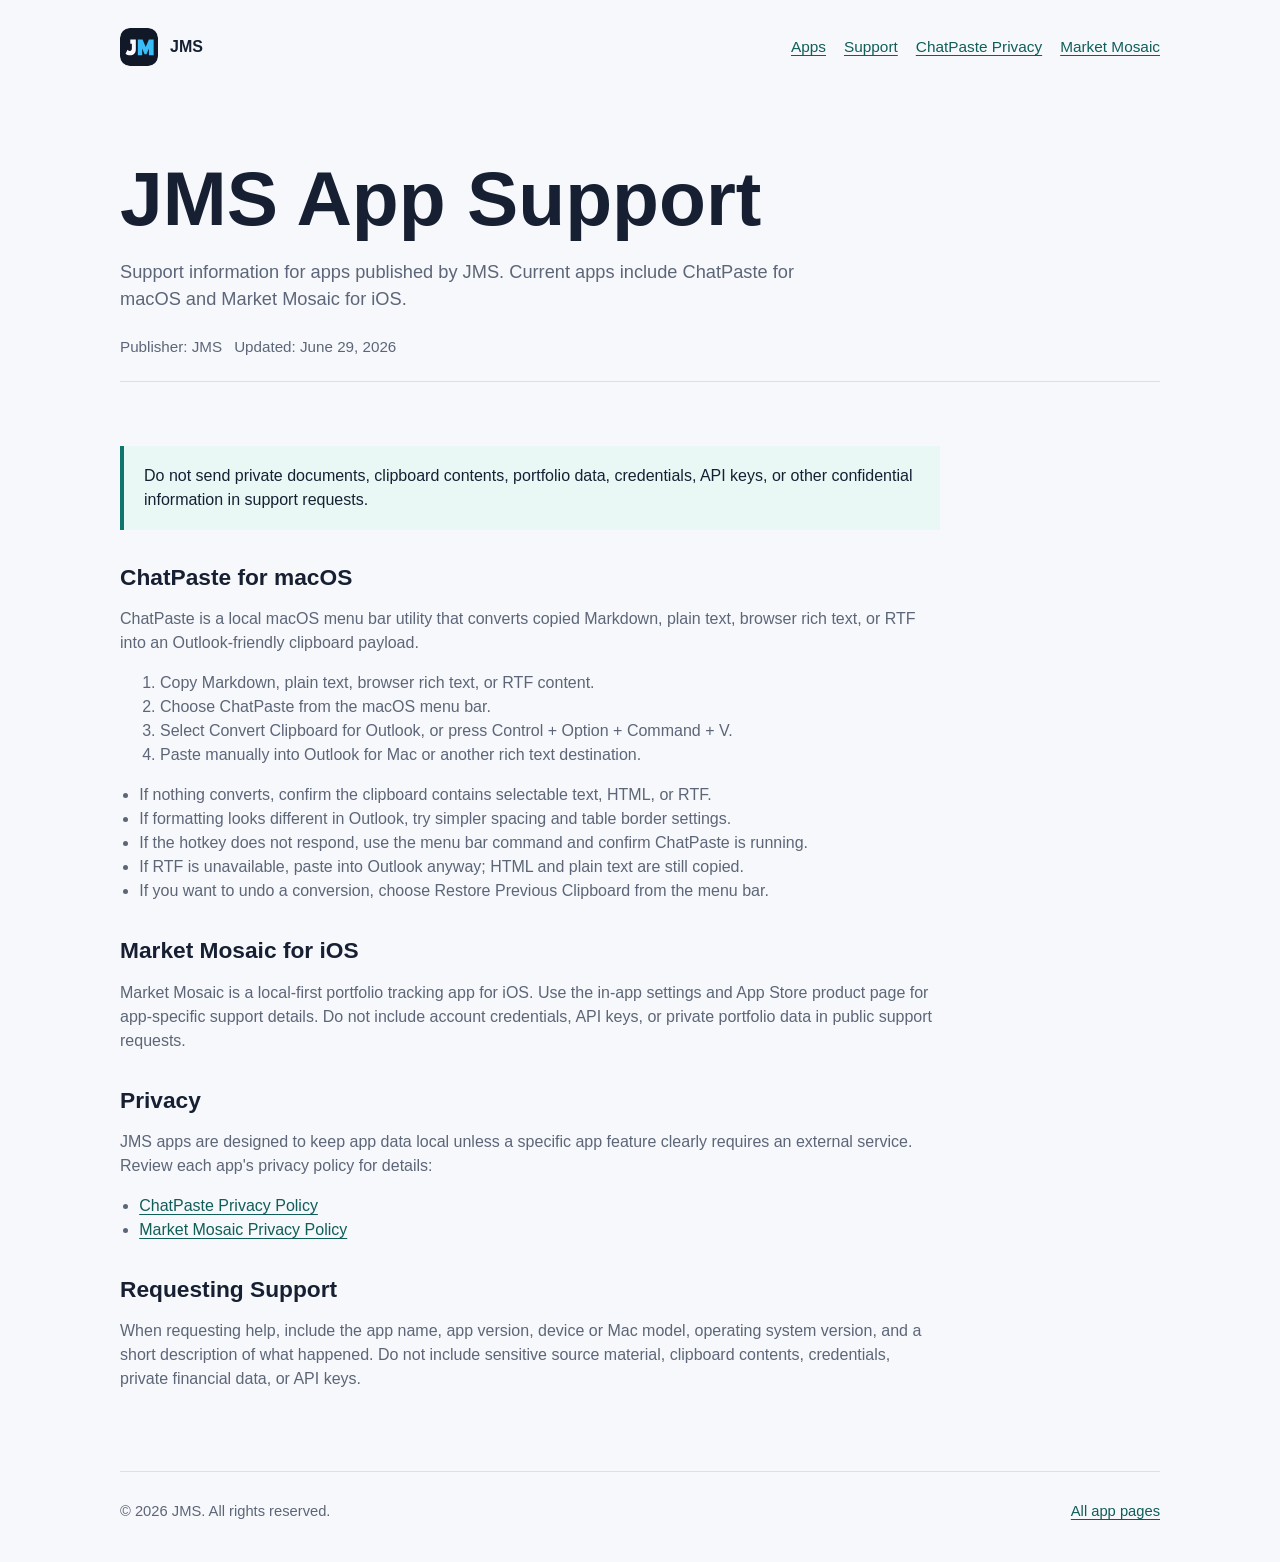
==== support/index.html @ 6f5985f0 "Add generic JMS app support page" ====
<!doctype html>
<html lang="en">
<head>
  <meta charset="utf-8">
  <meta name="viewport" content="width=device-width, initial-scale=1">
  <title>JMS App Support</title>
  <meta name="description" content="Support information for apps published by JMS.">
  <link rel="stylesheet" href="../assets/styles.css">
</head>
<body>
  <header class="site-header">
    <a class="brand" href="../" aria-label="JMS home">
      <img src="../assets/jms-mark.svg" alt="">
      <span>JMS</span>
    </a>
    <nav class="nav" aria-label="Primary">
      <a href="../">Apps</a>
      <a href="./">Support</a>
      <a href="../apps/chatpaste/">ChatPaste Privacy</a>
      <a href="../apps/marketmosaic/">Market Mosaic</a>
    </nav>
  </header>

  <main class="content">
    <section class="policy-header">
      <h1>JMS App Support</h1>
      <p>
        Support information for apps published by JMS. Current apps include
        ChatPaste for macOS and Market Mosaic for iOS.
      </p>
      <div class="policy-meta">
        <span>Publisher: JMS</span>
        <span>Updated: June 29, 2026</span>
      </div>
    </section>

    <article class="document">
      <div class="callout">
        Do not send private documents, clipboard contents, portfolio data,
        credentials, API keys, or other confidential information in support requests.
      </div>

      <h2>ChatPaste for macOS</h2>
      <p>
        ChatPaste is a local macOS menu bar utility that converts copied Markdown,
        plain text, browser rich text, or RTF into an Outlook-friendly clipboard
        payload.
      </p>
      <ol>
        <li>Copy Markdown, plain text, browser rich text, or RTF content.</li>
        <li>Choose ChatPaste from the macOS menu bar.</li>
        <li>Select Convert Clipboard for Outlook, or press Control + Option + Command + V.</li>
        <li>Paste manually into Outlook for Mac or another rich text destination.</li>
      </ol>
      <ul>
        <li>If nothing converts, confirm the clipboard contains selectable text, HTML, or RTF.</li>
        <li>If formatting looks different in Outlook, try simpler spacing and table border settings.</li>
        <li>If the hotkey does not respond, use the menu bar command and confirm ChatPaste is running.</li>
        <li>If RTF is unavailable, paste into Outlook anyway; HTML and plain text are still copied.</li>
        <li>If you want to undo a conversion, choose Restore Previous Clipboard from the menu bar.</li>
      </ul>

      <h2>Market Mosaic for iOS</h2>
      <p>
        Market Mosaic is a local-first portfolio tracking app for iOS. Use the
        in-app settings and App Store product page for app-specific support details.
        Do not include account credentials, API keys, or private portfolio data in
        public support requests.
      </p>

      <h2>Privacy</h2>
      <p>
        JMS apps are designed to keep app data local unless a specific app feature
        clearly requires an external service. Review each app's privacy policy for
        details:
      </p>
      <ul>
        <li><a href="../apps/chatpaste/">ChatPaste Privacy Policy</a></li>
        <li><a href="../apps/marketmosaic/">Market Mosaic Privacy Policy</a></li>
      </ul>

      <h2>Requesting Support</h2>
      <p>
        When requesting help, include the app name, app version, device or Mac
        model, operating system version, and a short description of what happened.
        Do not include sensitive source material, clipboard contents, credentials,
        private financial data, or API keys.
      </p>
    </article>
  </main>

  <footer class="site-footer">
    <span>&copy; 2026 JMS. All rights reserved.</span>
    <span><a href="../">All app pages</a></span>
  </footer>
</body>
</html>
---- assets/styles.css ----
:root {
  color-scheme: light;
  --background: #f6f8fb;
  --surface: #ffffff;
  --text: #172033;
  --muted: #5d6678;
  --border: #d9dfeb;
  --accent: #0f766e;
  --accent-strong: #115e59;
  --navy: #111827;
  --shadow: 0 18px 48px rgba(17, 24, 39, 0.1);
}

* {
  box-sizing: border-box;
}

html {
  font-family: -apple-system, BlinkMacSystemFont, "Segoe UI", sans-serif;
  line-height: 1.5;
  background: var(--background);
  color: var(--text);
}

body {
  margin: 0;
}

a {
  color: var(--accent-strong);
  text-underline-offset: 0.18em;
}

.site-header,
.site-footer,
.hero,
.content {
  width: min(1040px, calc(100% - 40px));
  margin: 0 auto;
}

.site-header {
  display: flex;
  align-items: center;
  justify-content: space-between;
  gap: 24px;
  padding: 28px 0 18px;
}

.brand {
  display: inline-flex;
  align-items: center;
  gap: 12px;
  color: var(--text);
  font-weight: 700;
  text-decoration: none;
}

.brand img {
  width: 38px;
  height: 38px;
  border-radius: 10px;
}

.nav {
  display: flex;
  gap: 18px;
  font-size: 0.96rem;
}

.hero {
  display: grid;
  grid-template-columns: minmax(0, 1.2fr) minmax(280px, 0.8fr);
  gap: 42px;
  align-items: center;
  min-height: 58vh;
  padding: 42px 0 54px;
}

.hero h1,
.policy-header h1 {
  margin: 0;
  max-width: 760px;
  font-size: clamp(2.4rem, 6vw, 5.1rem);
  line-height: 0.96;
  letter-spacing: 0;
}

.hero p,
.policy-header p {
  margin: 22px 0 0;
  max-width: 680px;
  color: var(--muted);
  font-size: 1.14rem;
}

.policy-panel {
  background: var(--surface);
  border: 1px solid var(--border);
  border-radius: 8px;
  box-shadow: var(--shadow);
  padding: 28px;
}

.policy-panel h2 {
  margin: 0 0 16px;
  font-size: 1rem;
  text-transform: uppercase;
  letter-spacing: 0.08em;
  color: var(--muted);
}

.policy-list {
  display: grid;
  gap: 12px;
  margin: 0;
  padding: 0;
  list-style: none;
}

.policy-list a {
  display: flex;
  justify-content: space-between;
  gap: 18px;
  padding: 16px 0;
  border-top: 1px solid var(--border);
  color: var(--text);
  text-decoration: none;
}

.policy-list a:hover strong {
  color: var(--accent-strong);
}

.policy-list span {
  color: var(--muted);
}

.content {
  padding: 34px 0 64px;
}

.policy-header {
  padding: 44px 0 22px;
  border-bottom: 1px solid var(--border);
}

.policy-meta {
  display: flex;
  flex-wrap: wrap;
  gap: 12px;
  margin-top: 24px;
  color: var(--muted);
  font-size: 0.95rem;
}

.document {
  max-width: 820px;
  padding: 36px 0 0;
}

.document h2 {
  margin: 34px 0 10px;
  font-size: 1.42rem;
  line-height: 1.2;
}

.document p,
.document li {
  color: var(--muted);
  font-size: 1rem;
}

.document ul {
  padding-left: 1.2rem;
}

.callout {
  margin: 28px 0;
  padding: 18px 20px;
  border-left: 4px solid var(--accent);
  background: #e9f7f5;
  color: var(--text);
}

.site-footer {
  display: flex;
  justify-content: space-between;
  gap: 20px;
  padding: 28px 0 40px;
  border-top: 1px solid var(--border);
  color: var(--muted);
  font-size: 0.92rem;
}

@media (max-width: 760px) {
  .site-header,
  .site-footer {
    align-items: flex-start;
    flex-direction: column;
  }

  .hero {
    grid-template-columns: 1fr;
    min-height: auto;
  }

  .policy-panel {
    padding: 22px;
  }

  .policy-list a {
    flex-direction: column;
    gap: 4px;
  }
}
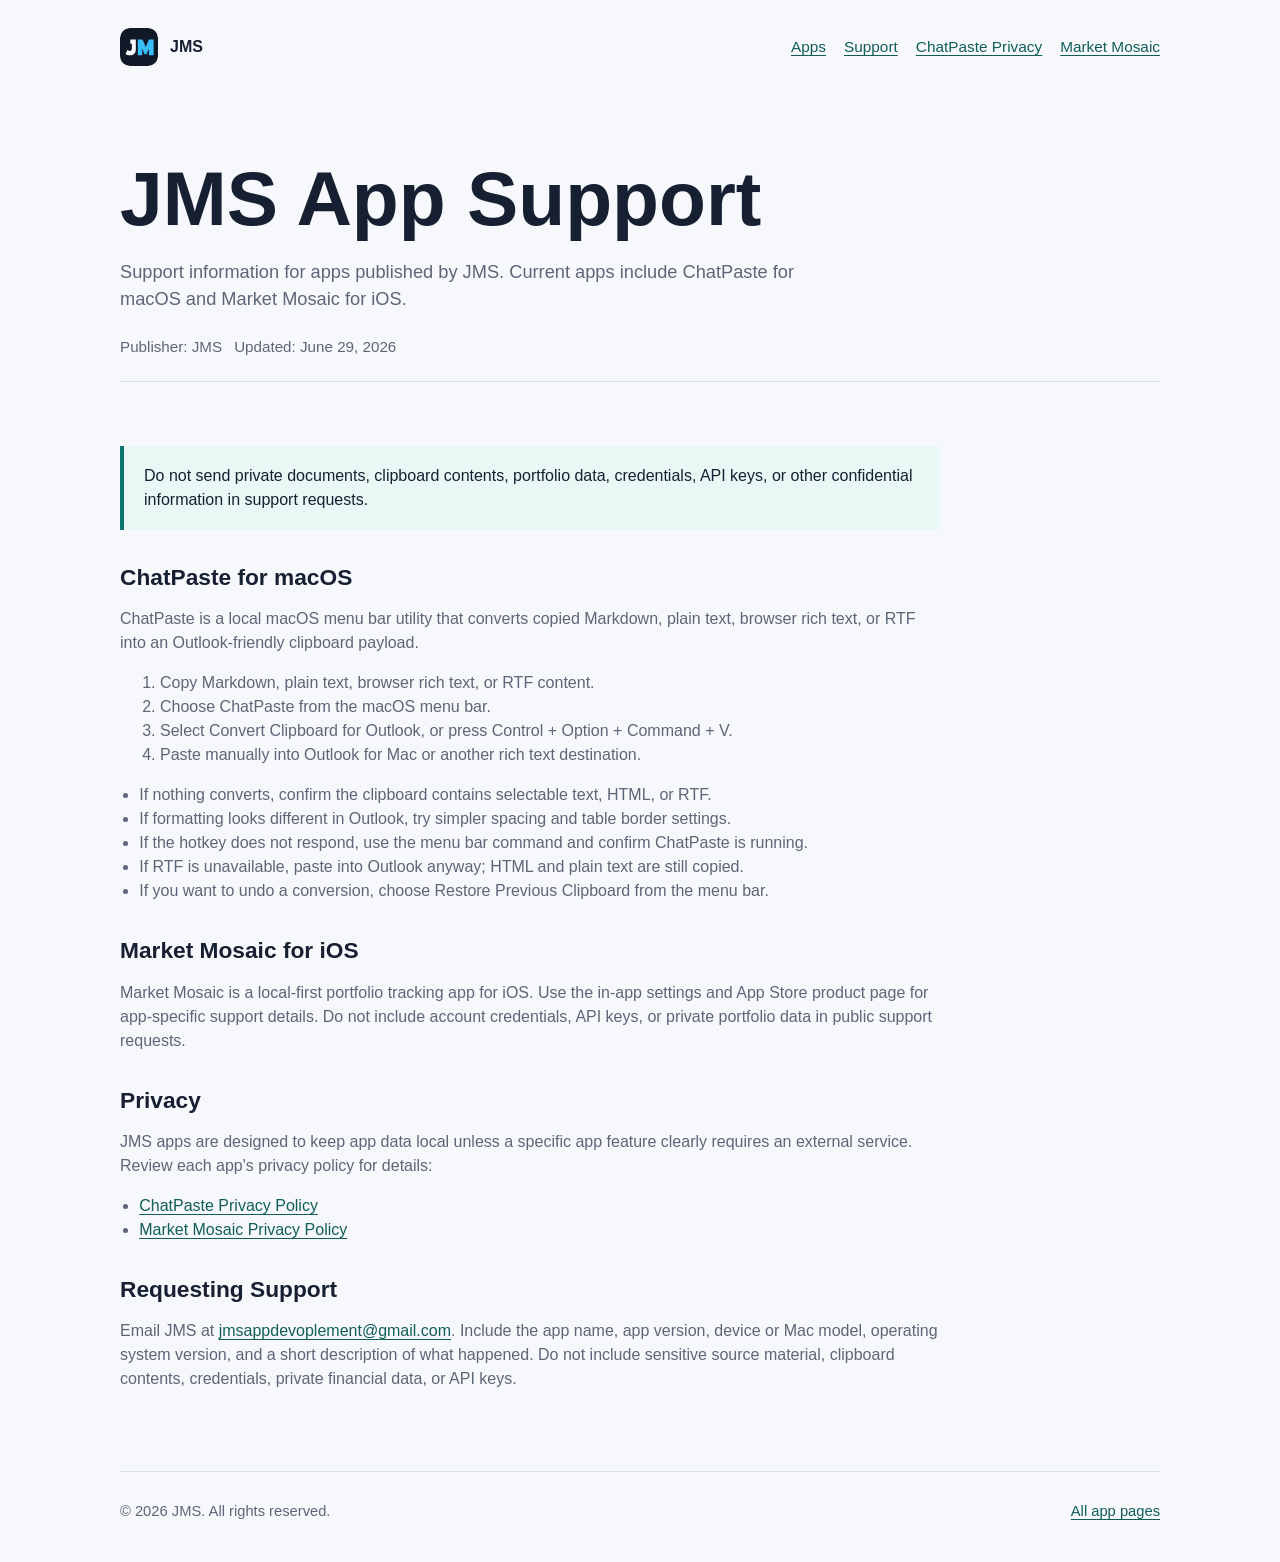
==== commit 7d065931: "Add JMS support email to public pages" ====
--- a/support/index.html
+++ b/support/index.html
@@ -81,10 +81,12 @@
 
       <h2>Requesting Support</h2>
       <p>
-        When requesting help, include the app name, app version, device or Mac
-        model, operating system version, and a short description of what happened.
-        Do not include sensitive source material, clipboard contents, credentials,
-        private financial data, or API keys.
+        Email JMS at
+        <a href="mailto:jmsappdevoplement@gmail.com">jmsappdevoplement@gmail.com</a>.
+        Include the app name, app version, device or Mac model, operating system
+        version, and a short description of what happened. Do not include sensitive
+        source material, clipboard contents, credentials, private financial data,
+        or API keys.
       </p>
     </article>
   </main>
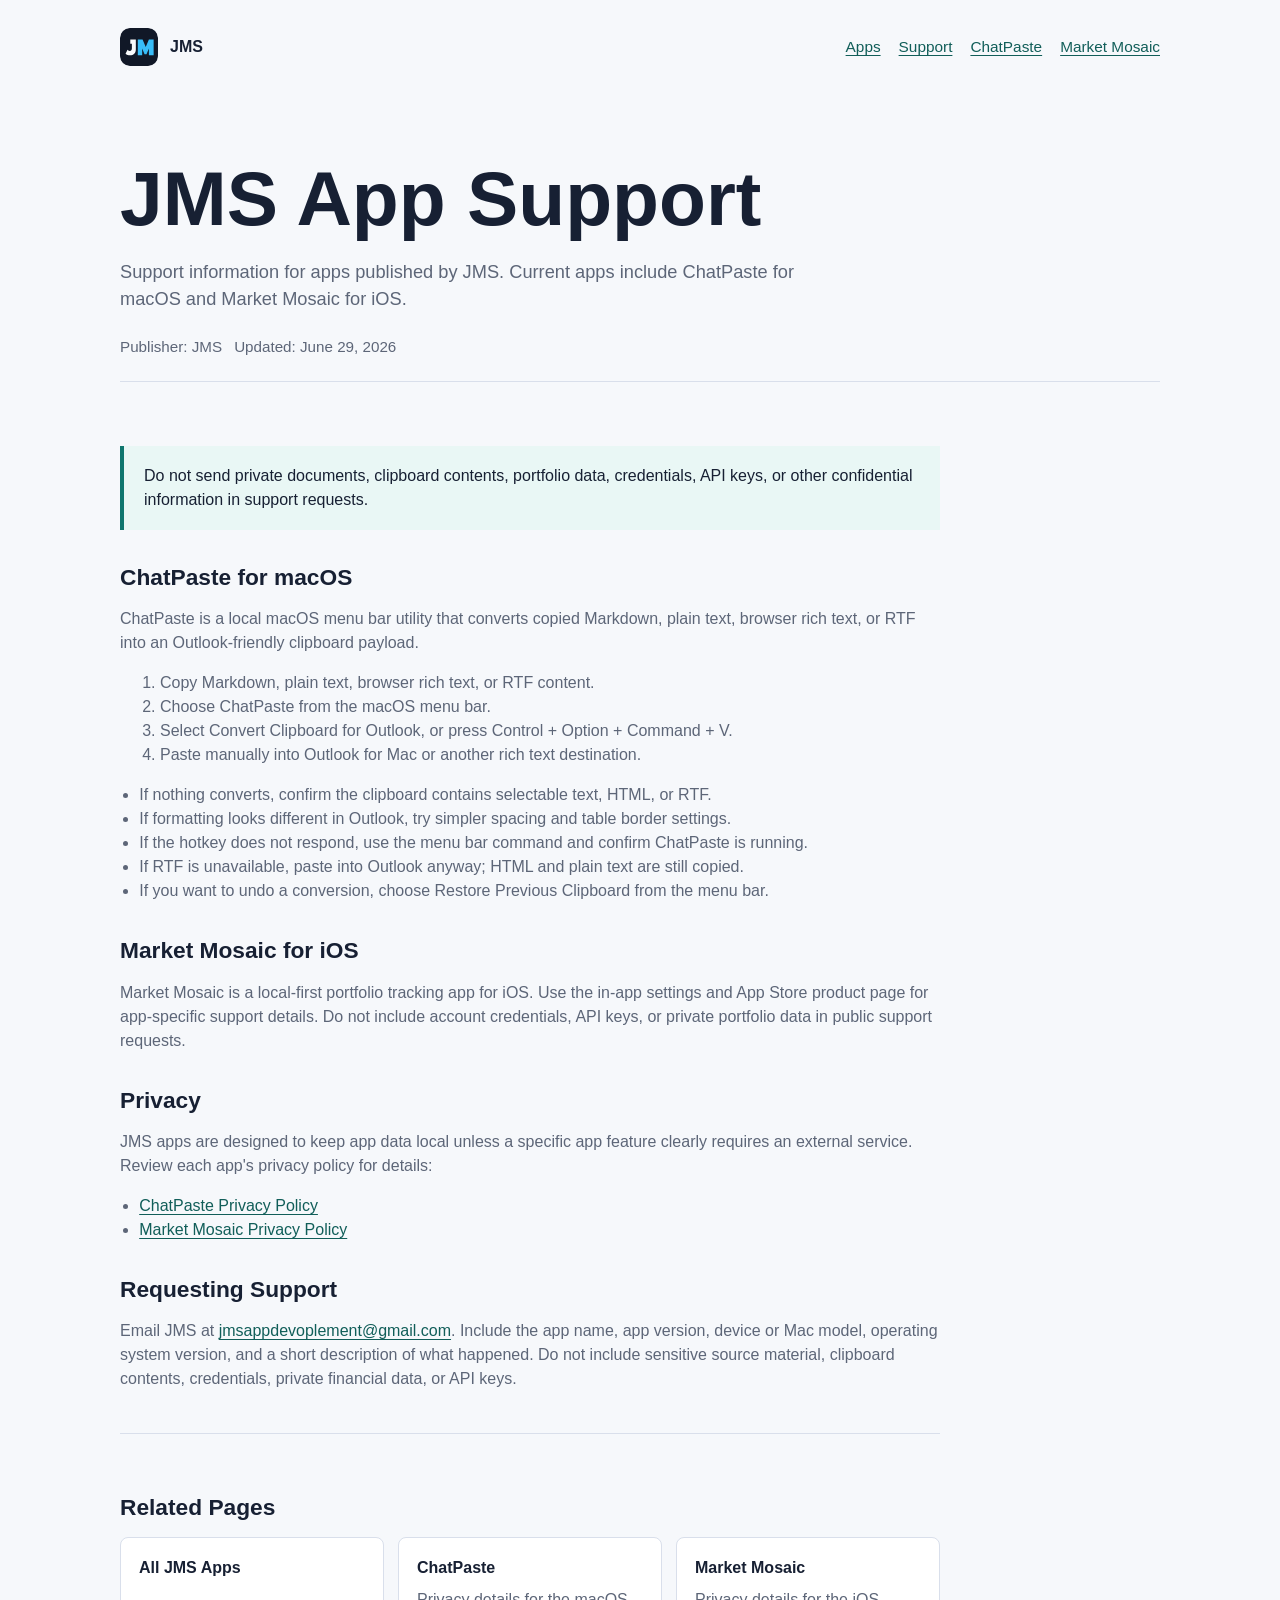
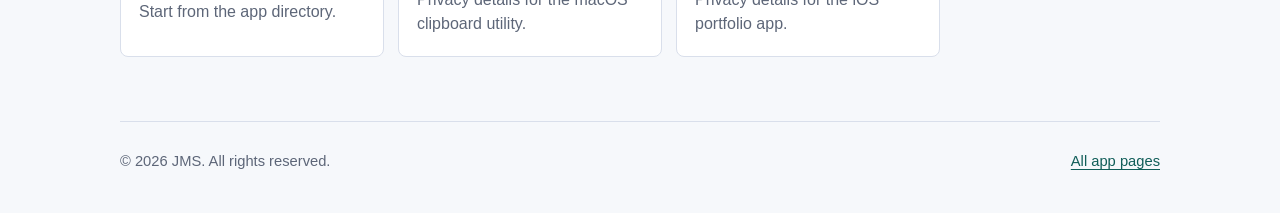
==== commit bab3d43d: "Improve JMS site interlinking" ====
--- a/support/index.html
+++ b/support/index.html
@@ -16,7 +16,7 @@
     <nav class="nav" aria-label="Primary">
       <a href="../">Apps</a>
       <a href="./">Support</a>
-      <a href="../apps/chatpaste/">ChatPaste Privacy</a>
+      <a href="../apps/chatpaste/">ChatPaste</a>
       <a href="../apps/marketmosaic/">Market Mosaic</a>
     </nav>
   </header>
@@ -88,6 +88,24 @@
         source material, clipboard contents, credentials, private financial data,
         or API keys.
       </p>
+
+      <section class="related-pages" aria-labelledby="related-pages-heading">
+        <h2 id="related-pages-heading">Related Pages</h2>
+        <div class="related-list">
+          <a href="../">
+            <strong>All JMS Apps</strong>
+            <span>Start from the app directory.</span>
+          </a>
+          <a href="../apps/chatpaste/">
+            <strong>ChatPaste</strong>
+            <span>Privacy details for the macOS clipboard utility.</span>
+          </a>
+          <a href="../apps/marketmosaic/">
+            <strong>Market Mosaic</strong>
+            <span>Privacy details for the iOS portfolio app.</span>
+          </a>
+        </div>
+      </section>
     </article>
   </main>
 
--- a/assets/styles.css
+++ b/assets/styles.css
@@ -183,6 +183,39 @@
   color: var(--text);
 }
 
+.related-pages {
+  margin-top: 42px;
+  padding-top: 26px;
+  border-top: 1px solid var(--border);
+}
+
+.related-list {
+  display: grid;
+  grid-template-columns: repeat(3, minmax(0, 1fr));
+  gap: 14px;
+  margin-top: 16px;
+}
+
+.related-list a {
+  display: grid;
+  gap: 6px;
+  min-height: 120px;
+  padding: 18px;
+  background: var(--surface);
+  border: 1px solid var(--border);
+  border-radius: 8px;
+  color: var(--text);
+  text-decoration: none;
+}
+
+.related-list a:hover strong {
+  color: var(--accent-strong);
+}
+
+.related-list span {
+  color: var(--muted);
+}
+
 .site-footer {
   display: flex;
   justify-content: space-between;
@@ -213,4 +246,8 @@
     flex-direction: column;
     gap: 4px;
   }
-}
+
+  .related-list {
+    grid-template-columns: 1fr;
+  }
+}
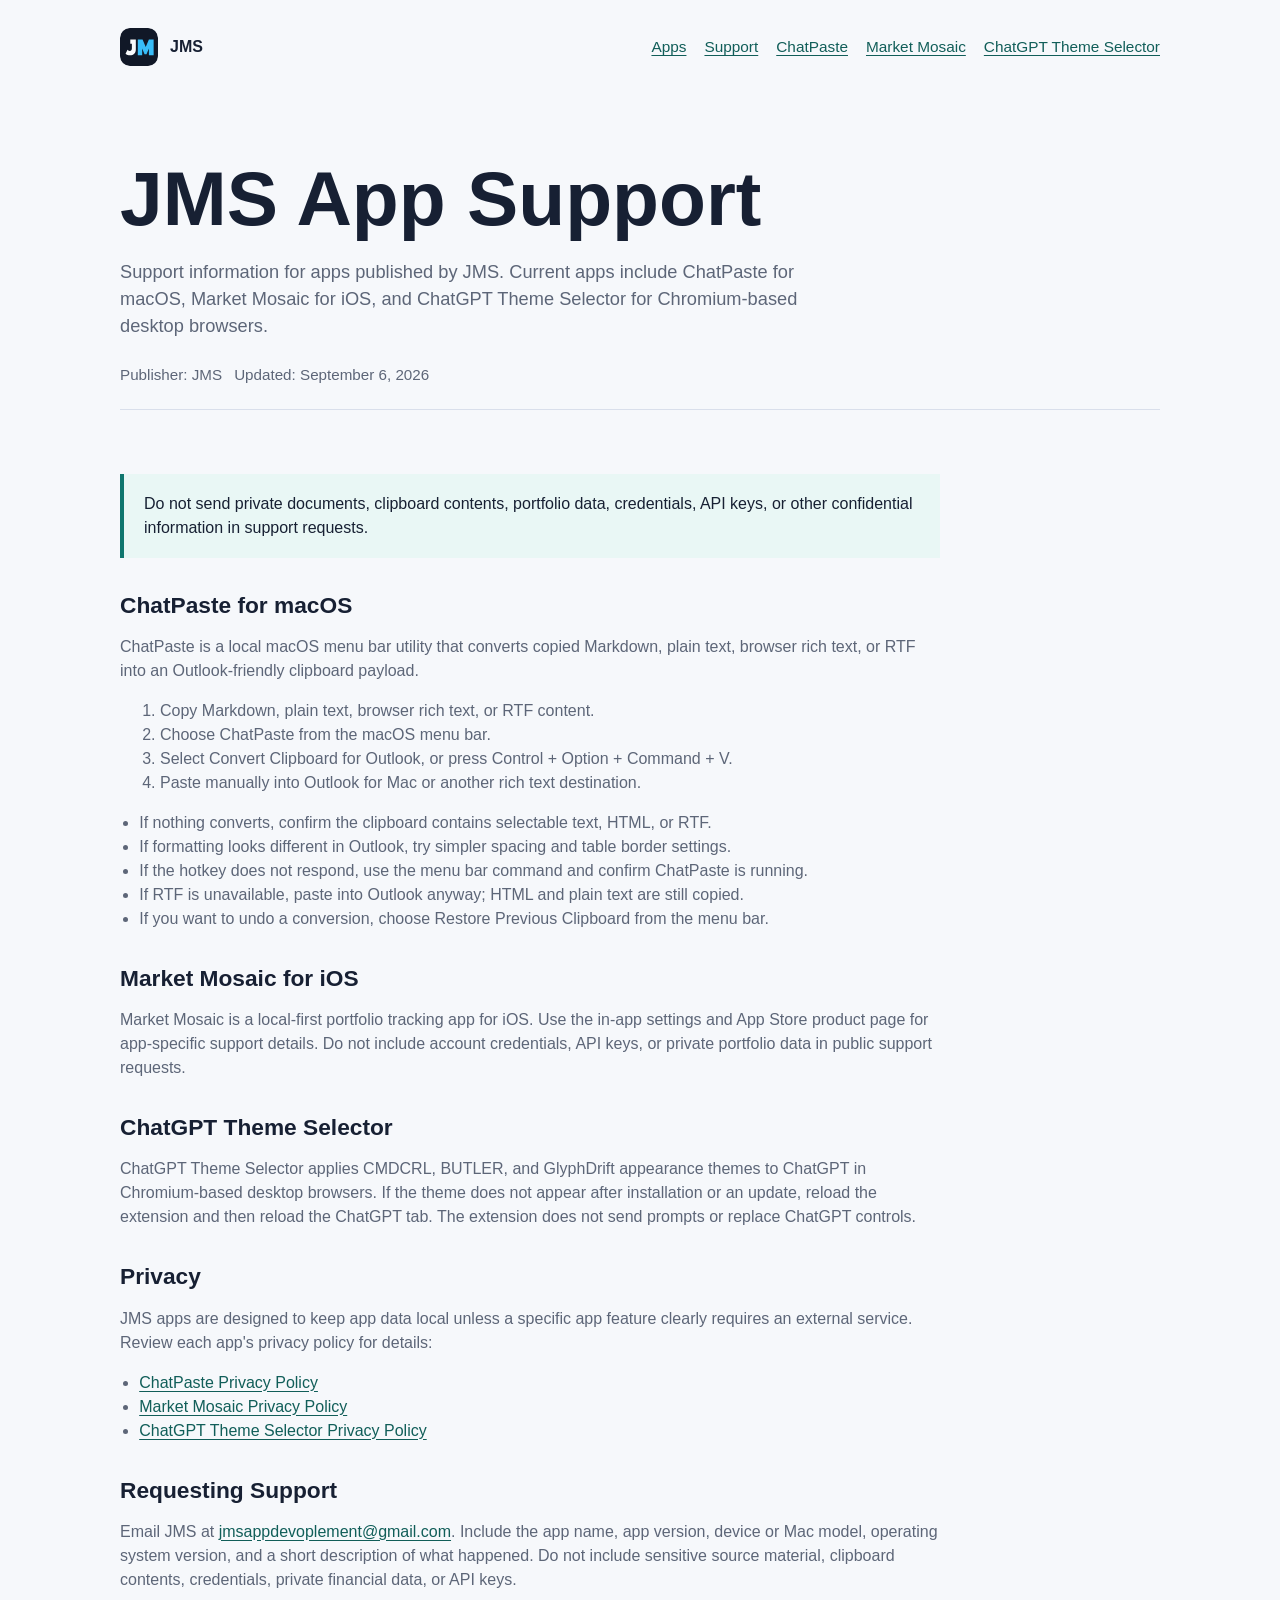
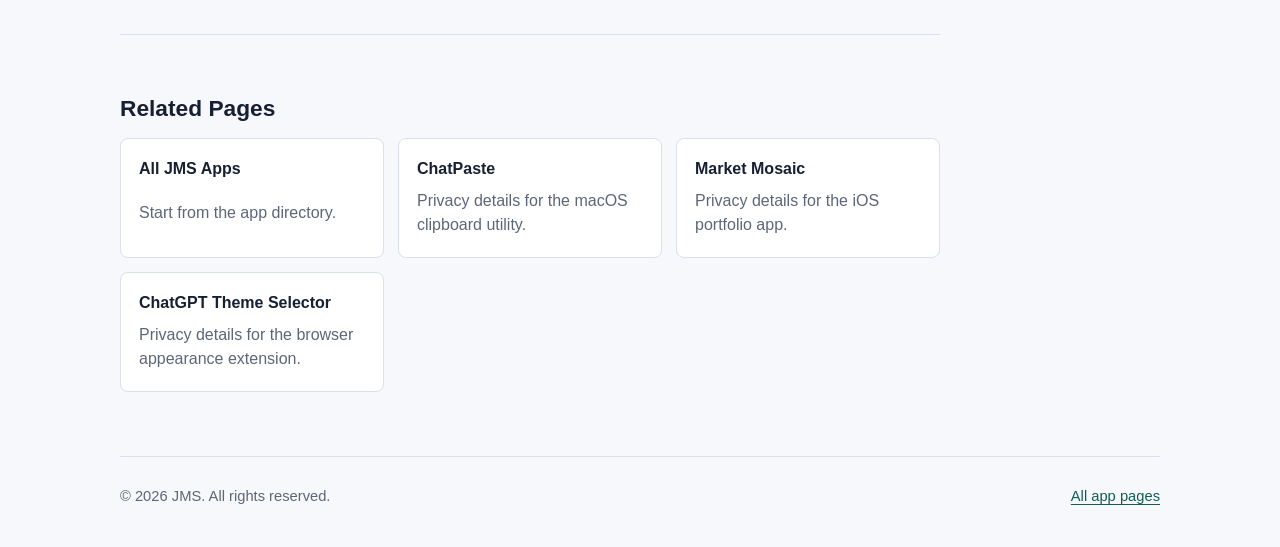
==== commit 01b17873: "Add ChatGPT Theme Selector privacy policy" ====
--- a/support/index.html
+++ b/support/index.html
@@ -18,6 +18,7 @@
       <a href="./">Support</a>
       <a href="../apps/chatpaste/">ChatPaste</a>
       <a href="../apps/marketmosaic/">Market Mosaic</a>
+      <a href="../apps/chatgpt-theme-selector/">ChatGPT Theme Selector</a>
     </nav>
   </header>
 
@@ -26,11 +27,12 @@
       <h1>JMS App Support</h1>
       <p>
         Support information for apps published by JMS. Current apps include
-        ChatPaste for macOS and Market Mosaic for iOS.
+        ChatPaste for macOS, Market Mosaic for iOS, and ChatGPT Theme Selector
+        for Chromium-based desktop browsers.
       </p>
       <div class="policy-meta">
         <span>Publisher: JMS</span>
-        <span>Updated: June 29, 2026</span>
+        <span>Updated: September 6, 2026</span>
       </div>
     </section>
 
@@ -68,6 +70,15 @@
         public support requests.
       </p>
 
+      <h2>ChatGPT Theme Selector</h2>
+      <p>
+        ChatGPT Theme Selector applies CMDCRL, BUTLER, and GlyphDrift appearance
+        themes to ChatGPT in Chromium-based desktop browsers. If the theme does
+        not appear after installation or an update, reload the extension and
+        then reload the ChatGPT tab. The extension does not send prompts or
+        replace ChatGPT controls.
+      </p>
+
       <h2>Privacy</h2>
       <p>
         JMS apps are designed to keep app data local unless a specific app feature
@@ -77,6 +88,7 @@
       <ul>
         <li><a href="../apps/chatpaste/">ChatPaste Privacy Policy</a></li>
         <li><a href="../apps/marketmosaic/">Market Mosaic Privacy Policy</a></li>
+        <li><a href="../apps/chatgpt-theme-selector/">ChatGPT Theme Selector Privacy Policy</a></li>
       </ul>
 
       <h2>Requesting Support</h2>
@@ -104,6 +116,10 @@
             <strong>Market Mosaic</strong>
             <span>Privacy details for the iOS portfolio app.</span>
           </a>
+          <a href="../apps/chatgpt-theme-selector/">
+            <strong>ChatGPT Theme Selector</strong>
+            <span>Privacy details for the browser appearance extension.</span>
+          </a>
         </div>
       </section>
     </article>
--- a/assets/styles.css
+++ b/assets/styles.css
@@ -64,6 +64,7 @@
 
 .nav {
   display: flex;
+  flex-wrap: wrap;
   gap: 18px;
   font-size: 0.96rem;
 }
